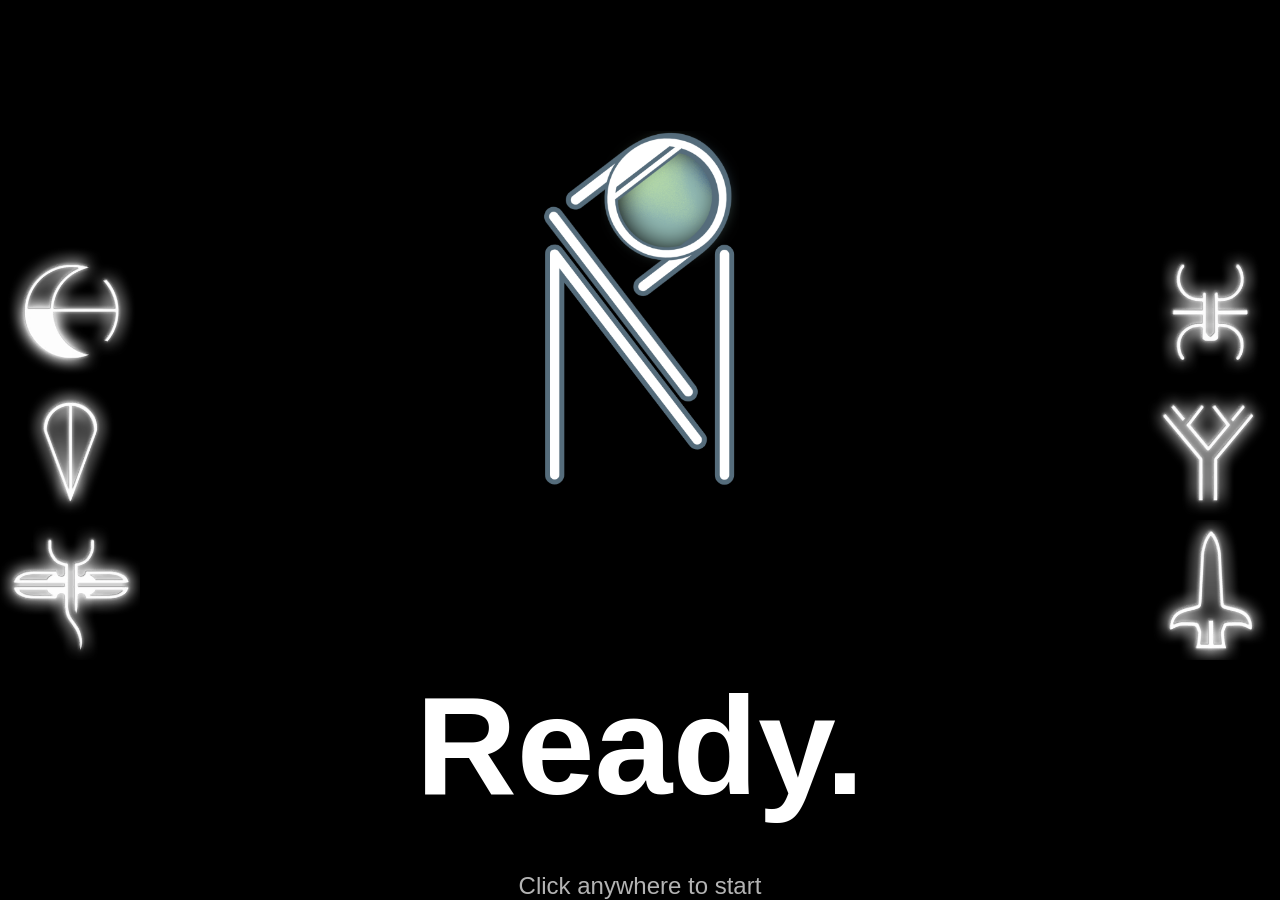
==== public/index.html @ 856af5bc "Build S4 Glyph Generator, random loading glyphs and phone menu Co-Authored-By: Claude Opus 5.5 <nore" ====
<!doctype html>
<html lang="en">
    <head>
        <meta charset="UTF-8">
        <meta name="viewport" content="width=device-width, initial-scale=1.0">
        <title>Noteworthy Planets</title>
        <link rel="stylesheet" href="css/global.css">
        <link rel="stylesheet" href="css/S1-Loading.css">
        <link rel="stylesheet" href="css/S2-MainMenu.css">
        <link rel="stylesheet" href="css/S3-Info.css">
        <link rel="stylesheet" href="css/S4-GlyphGenerator.css">
        <link rel="icon" type="image/x-icon" href="assets/favicon.ico">
        <link
            rel="icon"
            type="image/png"
            sizes="16x16"
            href="assets/favicon-16x16.png"
        >
        <link
            rel="icon"
            type="image/png"
            sizes="32x32"
            href="assets/favicon-32x32.png"
        >
    </head>
    <body>
        <!--== Loading Screen ==-->
        <div id="S1" class="active">
            <div id="S1-Left">
                <img src="assets/PORTALSYMBOL.0.png" class="loadingGlyph">
                <img src="assets/PORTALSYMBOL.1.png" class="loadingGlyph">
                <img src="assets/PORTALSYMBOL.2.png" class="loadingGlyph">
            </div>
            <div id="S1-Center">
                <div id="S1-ImageHolder">
                    <img src="assets/Logo.png" id="S1-LoadingLogo">
                </div>
                <h1 id="S1-LoadingText">Loading...</h1>
                <p id="S1-StartHint"></p>
            </div>
            <div id="S1-Right">
                <img src="assets/PORTALSYMBOL.3.png" class="loadingGlyph">
                <img src="assets/PORTALSYMBOL.4.png" class="loadingGlyph">
                <img src="assets/PORTALSYMBOL.5.png" class="loadingGlyph">
            </div>
        </div>
        <!--== Main Menu ==-->
        <div id="S2" class="inactive">
            <div id="S2-Main">
                <div id="S2-Top">
                    <div id="S2-LogoFrame">
                        <img src="assets/Logo.png" alt="App Logo" id="S2-AppLogo">
                    </div>
                    <div id="S2-TitleAndInfo">
                        <div id="S2-TitleFrame">
                            <p id="S2-Title">Noteworthy Planets</p>
                        </div>
                        <div id="S2-AuthorAndInfo">
                            <p id="S2-Author">
                                By:
                                <a href="https://github.com/MerrickBro">MerrickBro</a>
                            </p>
                            <button id="S2-InfoButton" class="S3REDIRECT" onclick="switchScreen(`S3`)">
                                <img src="assets/Atlas.png" alt="App Info">
                            </button>
                        </div>
                    </div>
                </div>
                <div id="S2-Bottom">
                    <div id="S2-ButtonRow1">
                        <button id="S2-RefreshButton" class="S2-Button">
                            <img src="assets/PORTALSYMBOL.9.png" alt="Planet Fetcher">
                        </button>
                    </div>
                    <div id="S2-ButtonRow2">
                        <button id="S2-PlanetViewerButton" class="S5REDIRECT S2-Button" onclick="switchScreen(`S5`)">
                            View Planets
                        </button>
                        <button id="S2-PlanetSearcherButton" class="S7REDIRECT S2-Button" onclick="switchScreen(`S7`)">
                            Search Planets
                        </button>
                    </div>
                    <div id="S2-ButtonRow3">
                        <button id="S2-PlanetPosterButton" class="S8REDIRECT S2-Button" onclick="switchScreen(`S8`)">
                            Post Your Own Found Planet
                        </button>
                        <button id="S2-GlyphButton" class="S4REDIRECT S2-Button" onclick="switchScreen(`S4`)">
                            <img src="assets/PORTALSYMBOL.F.png" alt="Glyph Generator" id="S2-GlyphButtonImage">
                        </button>
                    </div>
                </div>
            </div>
        </div>
        <!--== Info & Settings Screen ==-->
        <div id="S3" class="inactive">
            <button id="S3-MenuButton" class="S2REDIRECT" onclick="switchScreen(`S2`)">
                <img src="assets/Atlas.png" alt="Return to menu">
            </button>
            <div id="S3-Main">
                <div id="S3-Credits" class="S3-Panel">
                    <p class="S3-Row">
                        Most info &amp; photos from:
                        <a href="https://nomanssky.fandom.com/wiki/No_Man%27s_Sky_Wiki" target="_blank" rel="noopener">No Man's Sky Wiki</a>
                    </p>
                    <p class="S3-Row">
                        Coded By: Merrick Bublitz
                        (<a href="https://github.com/MerrickBro" target="_blank" rel="noopener">MerrickBro</a>)
                    </p>
                    <p class="S3-Row">Music By: 65daysofstatic &amp; Paul Weir</p>
                    <p class="S3-Row">Shared Planets By: Posters (You!)</p>
                </div>
                <div id="S3-Settings" class="S3-Panel">
                    <div class="S3-Row S3-NowPlaying">
                        <span>Now Playing:</span>
                        <span id="currentTitle">Nothing yet</span>
                        <span id="currentArtist"></span>
                    </div>
                    <label class="S3-Row S3-SliderRow">
                        <span>Music Volume:</span>
                        <input type="range" id="volumeSlider" min="0" max="1" step="0.01">
                        <span id="S3-VolumeValue" class="S3-SliderValue"></span>
                    </label>
                    <label class="S3-Row S3-SliderRow">
                        <span>Music Speed:</span>
                        <input type="range" id="S3-SpeedSlider" min="0.5" max="2" step="0.05" value="1">
                        <span id="S3-SpeedValue" class="S3-SliderValue">1.00x</span>
                    </label>
                    <button id="S3-PrevButton" class="S3-Row S3-Button">Music Prev</button>
                    <button id="S3-NextButton" class="S3-Row S3-Button">Music Next</button>
                    <button id="S3-ToggleButton" class="S3-Row S3-Button">Music Pause</button>
                    <button id="S3-RefreshButton" class="S3-Row S3-Button S3-Spaced">Planet Refresh</button>
                </div>
                <div id="S3-Notes" class="S3-Panel">
                    <p class="S3-Row S3-NotesText">
                        Notes: Share planets you find in No Man's Sky. Planets are listed by the posters who found them.
                    </p>
                    <div id="S3-GuideRow">
                        <button class="S3-Button" onclick="openPopup(`P1`)">Image Guide</button>
                        <button class="S3-Button" onclick="openPopup(`P2`)">Name Guide</button>
                        <button class="S3-Button" onclick="openPopup(`P3`)">Sentinel Guide</button>
                    </div>
                </div>
            </div>
        </div>

        <!--== Guide Popups ==-->
        <div id="PopupBackdrop" class="P-Closed" onclick="closePopup()"></div>
        <div id="P1" class="P-Popup P-Closed" role="dialog" aria-labelledby="P1-Title">
            <div class="P-Header">
                <h2 id="P1-Title">Image Input Guide</h2>
                <button class="P-Close" onclick="closePopup()" aria-label="Close">X</button>
            </div>
            <ol class="P-Box P-Steps">
                <li>Take a screenshot in-game</li>
                <li>Post the screenshot to <a href="https://imgur.com/upload" target="_blank" rel="noopener">Imgur</a></li>
                <li>Right click the image and "Copy image address"</li>
                <li>Paste the address into the image input box</li>
            </ol>
        </div>
        <div id="P2" class="P-Popup P-Closed" role="dialog" aria-labelledby="P2-Title">
            <div class="P-Header">
                <h2 id="P2-Title">Name Input Guide</h2>
                <button class="P-Close" onclick="closePopup()" aria-label="Close">X</button>
            </div>
            <p class="P-Box">If you have posted here before, make sure you put your exact name in the input!</p>
            <p class="P-Box P-SubTitle">All submitted names</p>
            <ol id="P2-NameList" class="P-Box P-List"></ol>
        </div>
        <div id="P3" class="P-Popup P-Closed" role="dialog" aria-labelledby="P3-Title">
            <div class="P-Header">
                <h2 id="P3-Title">Sentinel Input Guide</h2>
                <button class="P-Close" onclick="closePopup()" aria-label="Close">X</button>
            </div>
            <p class="P-Box P-SubTitle">Sentinel Activity Chart</p>
            <div id="P3-Chart"></div>
        </div>

        <!--== Glyph Generator Screen ==-->
        <div id="S4" class="inactive">
            <button class="BackButton S2REDIRECT" onclick="switchScreen(`S2`)">
                <img src="assets/Atlas.png" alt="Return to menu">
            </button>
            <div id="S4-Main">
                <h2 id="S4-Title">Glyph Generator</h2>
                <div id="S4-Glyphs"></div>
                <div id="S4-CodeRow">
                    <input id="S4-Code" type="text" maxlength="14" spellcheck="false" autocomplete="off" aria-label="Portal address">
                    <button id="S4-CopyButton" class="S4-SmallButton">Copy</button>
                </div>
                <p id="S4-Hint">Type an address to see its glyphs, or tap a glyph to change it.</p>
                <button id="S4-GenerateButton">Generate</button>
            </div>
        </div>
        
        <!--== Planet Viewing Screen ==-->
        <div id="S5" class="inactive">
            <!-- HTML for planet viewing screen -->
        </div>
        
        <!--== Planet Info Screen ==-->
        <div id="S6" class="inactive">
            <!-- HTML for planet info screen -->
        </div>
        
        <!--== Planet Search Screen ==-->
        <div id="S7" class="inactive">
            <!-- HTML for planet search screen -->
        </div>
        
        <!--== Planet Post Screen ==-->
        <div id="S8" class="inactive">
            <!-- HTML for planet post screen -->
        </div>

        <script src="js/app.js"></script>
        <script src="js/S1-Loading.js"></script>
        <script src="js/S2-MainMenu.js"></script>
        <script src="js/S3-Info.js"></script>
        <script src="js/S4-GlyphGenerator.js"></script>
    </body>
</html>
---- public/css/global.css ----
/* font-family: NMSFuturaProBook */
@import url('https://font.nmscd.com/assets/font/NMSFuturaProBook_Kerned/Web-TT/NMSFuturaProBook_Kerned.css');
/* font-family: NMSGeoSans */
@import url('https://font.nmscd.com/assets/font/NMSGeoSans_Kerned/Web-TT/NMSGeoSans_Kerned.css');

html {
    background-color: black;
    color: white;
}

* {
    box-sizing: border-box;
    font-family: 'NMSGeoSans', sans-serif;
}

button,
a {
    cursor: pointer;
}

a {
    color: #b0e0ff;
}

body {
    margin: 0%;
}

.inactive {
    display: none;
}

.active {
    display: flex;
}



/* --== Shared ==-- */
.BackButton {
    position: absolute;
    top: 1%;
    left: 1%;
    z-index: 2;
    height: 14%;
    aspect-ratio: 106 / 179;
    padding: 0;
    border: 0;
    background: transparent;
}

.BackButton img {
    height: 100%;
    width: 100%;
    object-fit: contain;
}

@media (max-width: 800px) {
    .BackButton {
        height: 60px;
    }
}
---- public/css/S1-Loading.css ----
#S1 {
    position: fixed;
    flex-direction: row;
    justify-content: space-between;
    align-items: center;
    height: 100dvh;
    width: 100vw;
    font-size: 70px;
}

#S1-Center {
    display: flex;
    flex-direction: column;
    justify-content: center;
    align-items: center;
    width: 70%;
    height: 100%;
}

#S1-Left, #S1-Right {
    display: flex;
    flex-direction: column;
    justify-content: center;
    align-items: center;
    width: auto;
    height: auto;
}

#S1-LoadingLogo {
    width: 40%;
    max-height: 45vh;
    object-fit: contain;
}

#S1-ImageHolder {
    width: 100%;
    height: 100%;
    display: flex;
    flex-direction: row;
    justify-content: center;
    align-items: center;
}

#S1-LoadingText, #S1-ImageHolder {
    margin: 5%;
}

.loadingGlyph {
    width: min(140px, 12vw);
}

#S1-StartHint {
    margin: 0;
    font-size: 24px;
    opacity: 0.7;
    animation: S1-Pulse 2s ease-in-out infinite;
}

@keyframes S1-Pulse {
    50% { opacity: 0.3; }
}

/* --== Mobile ==-- */
@media (max-width: 800px) {
    #S1 {
        flex-direction: column;
        font-size: 40px;
    }

    #S1-Left, #S1-Right {
        flex-direction: row;
        justify-content: center;
        gap: 12px;
        padding: 16px;
    }

    .loadingGlyph {
        width: 64px;
    }

    #S1-Center {
        width: 100%;
        flex: 1;
    }

    #S1-StartHint {
        font-size: 18px;
    }
}
---- public/css/S2-MainMenu.css ----
#S2 {
  background-image: url("../assets/Background.jpg");
  background-size: cover;
  background-position: center;
  position: fixed;
  height: 100%;
  width: 100%;
}

#S2-Main {
  display: flex;
  flex-direction: column;
  justify-content: space-between;
  background-color: #00000077;
  backdrop-filter: blur(5px);
  align-self: center;
  border: 4px solid #000000;
  border-radius: 1svb;
  height: 95%;
  width: clamp(340px, 26%, 480px);
  margin: 0.5%;
  align-items: center;
}

#S2-Top {
  height: 53%;
  width: 100%;
  margin: 2%;
  display: flex;
  flex-direction: column;
  align-items: center;
  justify-content: flex-start;
}

#S2-TitleFrame {
  height: fit-content;
}

#S2-Title {
  font-size: clamp(36px, 3.4vw, 54px);
  text-align: center;
  margin: 0%;
}

#S2-LogoFrame {
  width: 100%;
  overflow: hidden;
  display: flex;
}

#S2-TitleAndInfo {
  width: fit-content;
  align-content: center;
  display: flex;
  flex-direction: column;
}

#S2-AppLogo {
  height: 100%;
  width: 100%;
  object-fit: contain;
}

#S2-AuthorAndInfo {
  display: flex;
  justify-content: space-between;
  height: fit-content;
  align-items: flex-start;
}

#S2-Author {
  font-size: 20px;
  margin: 0%;
}

#S2-Bottom {
  display: flex;
  flex-direction: column;
  gap: 8px;
  width: 100%;
  padding: 8px;
}

#S2-ButtonRow1,
#S2-ButtonRow2,
#S2-ButtonRow3 {
  display: flex;
  gap: 8px;
  min-height: 64px;
  align-items: stretch;
}

.S2-Button {
  flex: 1;
  min-width: 0;
  padding: 6px 8px;
  background: transparent;
  color: white;
  border: 2px solid #b0e0ff;
  border-radius: 10px;
  font-size: 22px;
  line-height: 1.15;
  transition: background-color 0.15s;
}

.S2-Button:hover {
  background-color: #b0e0ff22;
}

#S2-GlyphButton,
#S2-RefreshButton {
  flex: 0 0 64px;
  height: 64px;
  padding: 0;
  background-color: transparent;
  border: 0;
}

#S2-GlyphButton img,
#S2-RefreshButton img {
  width: 100%;
  height: 100%;
  object-fit: contain;
}

#S2-InfoButton {
  aspect-ratio: 106 / 179;
  height: auto;
  width: 15%;
  max-width: 56px;
  background-color: #00000000;
  border: 0px;
  display: flex;
  margin: 0%;
  padding: 0%;
  justify-content: flex-end;
}

#S2-InfoButton img {
  width: 100%;
}

/* --== Mobile ==-- */
@media (max-width: 800px) {
  #S2-Main {
    width: calc(100% - 16px);
    height: calc(100% - 16px);
    margin: 8px;
  }

  #S2-Top {
    height: auto;
    flex: 1;
    min-height: 0;
  }

  #S2-LogoFrame {
    flex: 1;
    min-height: 0;
    justify-content: center;
  }

  #S2-Title {
    font-size: 38px;
  }

  .S2-Button {
    font-size: 19px;
  }
}
---- public/css/S3-Info.css ----
/* --== Screen ==-- */
#S3 {
    position: fixed;
    height: 100%;
    width: 100%;
    background-image: url("../assets/Background.jpg");
    background-size: cover;
    justify-content: center;
    align-items: center;
}

#S3-MenuButton {
    position: absolute;
    top: 1%;
    left: 1%;
    height: 14%;
    aspect-ratio: 106 / 179;
    padding: 0;
    border: 0;
    background: transparent;
}

#S3-MenuButton img {
    height: 100%;
    width: 100%;
    object-fit: contain;
}

#S3-Main {
    display: flex;
    flex-direction: column;
    justify-content: space-between;
    gap: 2%;
    height: 95%;
    width: 54%;
    padding: 1%;
    overflow-y: auto;
    background-color: #00000077;
    backdrop-filter: blur(5px);
    border: 4px solid #000000;
    border-radius: 1svb;
}

/* --== Panels ==-- */
.S3-Panel {
    display: flex;
    flex-direction: column;
    gap: 8px;
    padding: 10px;
    background-color: #00000066;
    border: 2px solid #b0e0ff;
    border-radius: 10px;
}

.S3-Row {
    display: flex;
    flex-wrap: wrap;
    justify-content: center;
    align-items: center;
    gap: 12px;
    min-height: 48px;
    margin: 0;
    padding: 6px 12px;
    font-size: 24px;
    text-align: center;
    border: 1px solid #b0e0ff55;
    border-radius: 6px;
}

.S3-Button {
    width: 100%;
    color: white;
    background: transparent;
    border: 2px solid #b0e0ff;
    border-radius: 10px;
    font-size: 24px;
}

.S3-Button:hover {
    background-color: #b0e0ff22;
}

.S3-Spaced {
    margin-top: 12px;
}

/* --== Settings ==-- */
p.S3-Row {
    display: block;
    align-content: center;
}

.S3-NowPlaying #currentTitle {
    color: #b0e0ff;
}

.S3-NowPlaying #currentArtist {
    opacity: 0.7;
}

.S3-SliderRow input {
    flex: 1;
    accent-color: #b0e0ff;
    cursor: pointer;
}

.S3-SliderValue {
    min-width: 4.5em;
    text-align: right;
}

/* --== Notes ==-- */
.S3-NotesText {
    min-height: 80px;
    font-family: 'NMSFuturaProBook', sans-serif;
    font-size: 20px;
}

#S3-GuideRow {
    display: flex;
    gap: 8px;
}

#S3-GuideRow .S3-Button {
    min-height: 48px;
    font-size: 20px;
}

/* --== Popups ==-- */
#PopupBackdrop {
    position: fixed;
    inset: 0;
    z-index: 10;
    background-color: #000000aa;
}

.P-Popup {
    position: fixed;
    top: 50%;
    left: 50%;
    transform: translate(-50%, -50%);
    z-index: 11;
    display: flex;
    flex-direction: column;
    gap: 10px;
    width: min(640px, 92vw);
    max-height: 90vh;
    padding: 14px;
    overflow-y: auto;
    background-color: #111111ee;
    border: 2px solid #b0e0ff;
    border-radius: 10px;
}

.P-Closed {
    display: none;
}

.P-Header {
    display: flex;
    align-items: center;
    justify-content: space-between;
    border-bottom: 2px solid #b0e0ff;
}

.P-Header h2 {
    margin: 0 0 8px;
    font-size: 32px;
    font-weight: normal;
}

.P-Close {
    height: 40px;
    aspect-ratio: 1 / 1;
    color: white;
    background: transparent;
    border: 2px solid #b0e0ff;
    border-radius: 8px;
    font-size: 20px;
}

.P-Box {
    margin: 0;
    padding: 10px 14px;
    font-size: 20px;
    border: 1px solid #ffffff88;
    border-radius: 6px;
}

.P-SubTitle {
    text-align: center;
}

.P-Steps li {
    margin: 6px 0 6px 20px;
}

/* -= Name List =- */
.P-List {
    max-height: 240px;
    overflow-y: auto;
    padding-left: 40px;
}

.P-List li span:last-child {
    float: right;
    color: #b0e0ff;
}

.P-List .P-Empty {
    list-style: none;
    margin-left: -26px;
    opacity: 0.7;
}

/* -= Sentinel Chart =- */
#P3-Chart {
    display: grid;
    grid-template-columns: repeat(4, 1fr);
    gap: 6px;
}

.P3-Column {
    display: flex;
    flex-direction: column;
    gap: 6px;
}

.P3-ColumnTitle {
    padding: 6px;
    text-align: center;
}

.P3-Names {
    flex: 1;
    padding: 6px 8px;
    list-style: none;
    font-size: 15px;
}

.P3-Names li {
    padding: 2px 0;
}

/* --== Mobile ==-- */
@media (max-width: 800px) {
    #S3-Main {
        width: 100%;
        height: 100%;
        border-radius: 0;
        padding: 72px 10px 10px;
        justify-content: flex-start;
    }

    #S3-MenuButton {
        height: 60px;
        z-index: 1;
    }

    .S3-Row,
    .S3-Button {
        font-size: 18px;
    }

    #S3-GuideRow {
        flex-direction: column;
    }

    .S3-NowPlaying {
        flex-direction: column;
        gap: 2px;
    }

    .S3-SliderRow input {
        flex-basis: 100%;
        order: 3;
    }

    #P3-Chart {
        grid-template-columns: repeat(2, 1fr);
    }
}
---- public/css/S4-GlyphGenerator.css ----
/* --== Screen ==-- */
#S4 {
    position: fixed;
    inset: 0;
    justify-content: center;
    align-items: center;
    background-image: url("../assets/Background.jpg");
    background-size: cover;
    background-position: center;
}

#S4-Main {
    display: flex;
    flex-direction: column;
    align-items: center;
    gap: 18px;
    width: min(900px, 92%);
    max-height: 95%;
    padding: 24px;
    overflow-y: auto;
    background-color: #00000077;
    backdrop-filter: blur(5px);
    border: 4px solid #000000;
    border-radius: 1svb;
}

#S4-Title {
    margin: 0;
    font-size: 40px;
    font-weight: normal;
}

/* --== Glyphs ==-- */
#S4-Glyphs {
    display: grid;
    grid-template-columns: repeat(6, 1fr);
    gap: 10px;
    width: 100%;
}

.S4-Glyph {
    aspect-ratio: 1 / 1;
    padding: 6px;
    background-color: #00000088;
    border: 2px solid #b0e0ff55;
    border-radius: 10px;
    transition: border-color 0.15s, transform 0.15s;
}

.S4-Glyph:hover {
    border-color: #b0e0ff;
    transform: translateY(-2px);
}

.S4-Glyph img {
    width: 100%;
    height: 100%;
    object-fit: contain;
}

.S4-Empty img {
    visibility: hidden;
}

/* --== Code ==-- */
#S4-CodeRow {
    display: flex;
    gap: 10px;
    width: 100%;
}

#S4-Code {
    flex: 1;
    min-width: 0;
    padding: 8px 12px;
    color: white;
    background-color: #00000088;
    border: 2px solid #b0e0ff;
    border-radius: 10px;
    font-family: monospace;
    font-size: 36px;
    letter-spacing: 0.08em;
    text-align: center;
}

.S4-SmallButton {
    padding: 0 20px;
    color: white;
    background: transparent;
    border: 2px solid #b0e0ff;
    border-radius: 10px;
    font-size: 22px;
}

.S4-SmallButton:hover {
    background-color: #b0e0ff22;
}

#S4-Hint {
    margin: 0;
    opacity: 0.7;
    font-family: 'NMSFuturaProBook', sans-serif;
    text-align: center;
}

#S4-GenerateButton {
    width: 100%;
    min-height: 72px;
    color: white;
    background-color: #b0e0ff22;
    border: 2px solid #b0e0ff;
    border-radius: 12px;
    font-size: 36px;
    letter-spacing: 0.1em;
}

#S4-GenerateButton:hover {
    background-color: #b0e0ff44;
}

/* --== Mobile ==-- */
@media (max-width: 800px) {
    #S4-Main {
        width: 100%;
        height: 100%;
        max-height: none;
        padding: 72px 14px 14px;
        border-radius: 0;
        justify-content: center;
    }

    #S4-Title {
        font-size: 30px;
    }

    #S4-Glyphs {
        grid-template-columns: repeat(4, 1fr);
    }

    #S4-Code {
        font-size: 22px;
    }

    #S4-GenerateButton {
        font-size: 28px;
    }
}
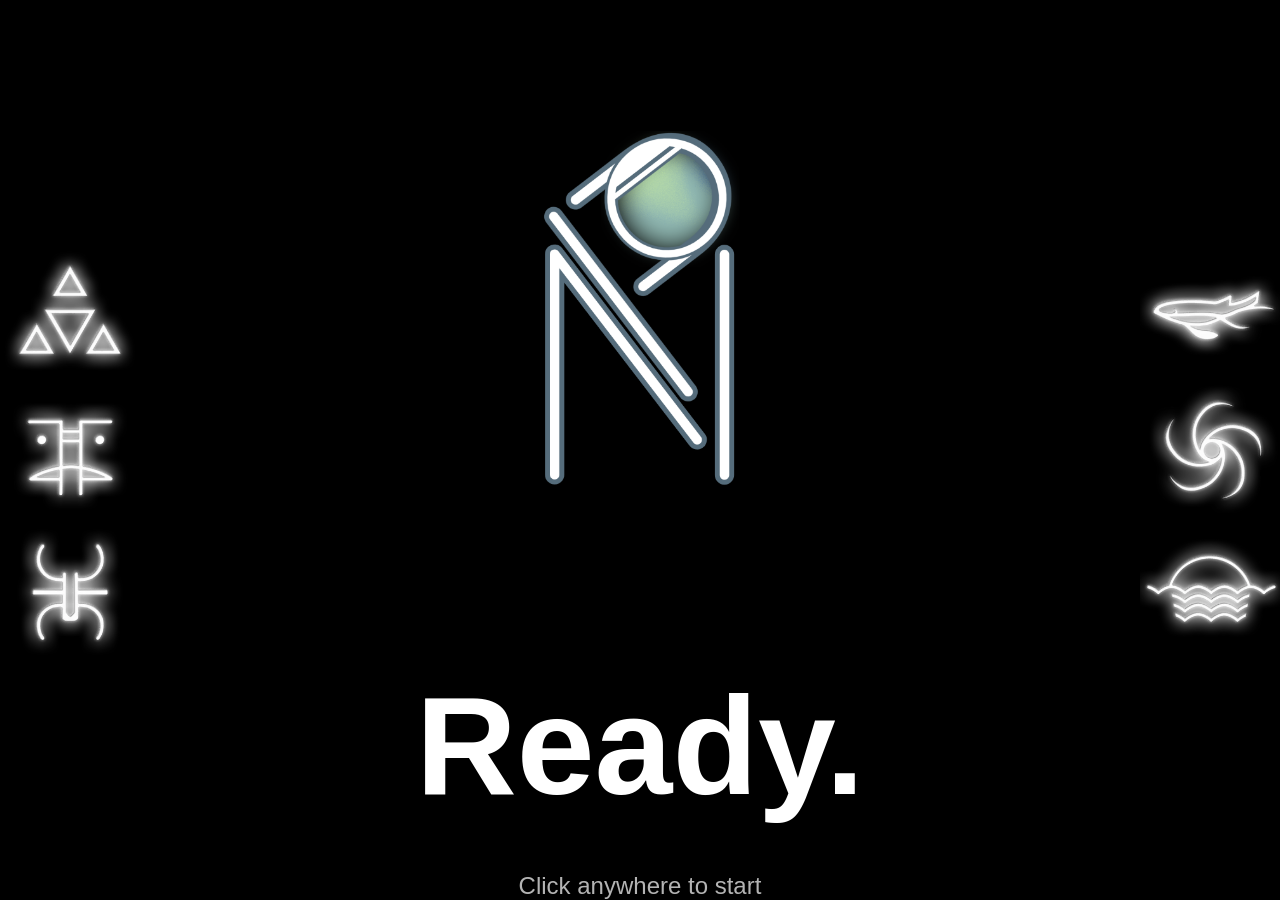
==== commit e53530cd: "Load planets and posters from the API, wire up Planet Refresh Co-Authored-By: Claude Opus 5.5 <norep" ====
--- a/public/index.html
+++ b/public/index.html
@@ -68,9 +68,10 @@
                 </div>
                 <div id="S2-Bottom">
                     <div id="S2-ButtonRow1">
-                        <button id="S2-RefreshButton" class="S2-Button">
-                            <img src="assets/PORTALSYMBOL.9.png" alt="Planet Fetcher">
-                        </button>
+                        <button id="S2-RefreshButton" class="S2-Button" aria-label="Refresh planets">
+                            <img src="assets/PORTALSYMBOL.9.png" alt="">
+                        </button>
+                        <span id="S2-RefreshStatus" aria-live="polite"></span>
                     </div>
                     <div id="S2-ButtonRow2">
                         <button id="S2-PlanetViewerButton" class="S5REDIRECT S2-Button" onclick="switchScreen(`S5`)">
@@ -213,6 +214,7 @@
         </div>
 
         <script src="js/app.js"></script>
+        <script src="js/data.js"></script>
         <script src="js/S1-Loading.js"></script>
         <script src="js/S2-MainMenu.js"></script>
         <script src="js/S3-Info.js"></script>
--- a/public/css/S2-MainMenu.css
+++ b/public/css/S2-MainMenu.css
@@ -168,3 +168,12 @@
     font-size: 19px;
   }
 }
+
+#S2-ButtonRow1 {
+  align-items: center;
+}
+
+#S2-RefreshStatus {
+  font-size: 20px;
+  color: #b0e0ff;
+}
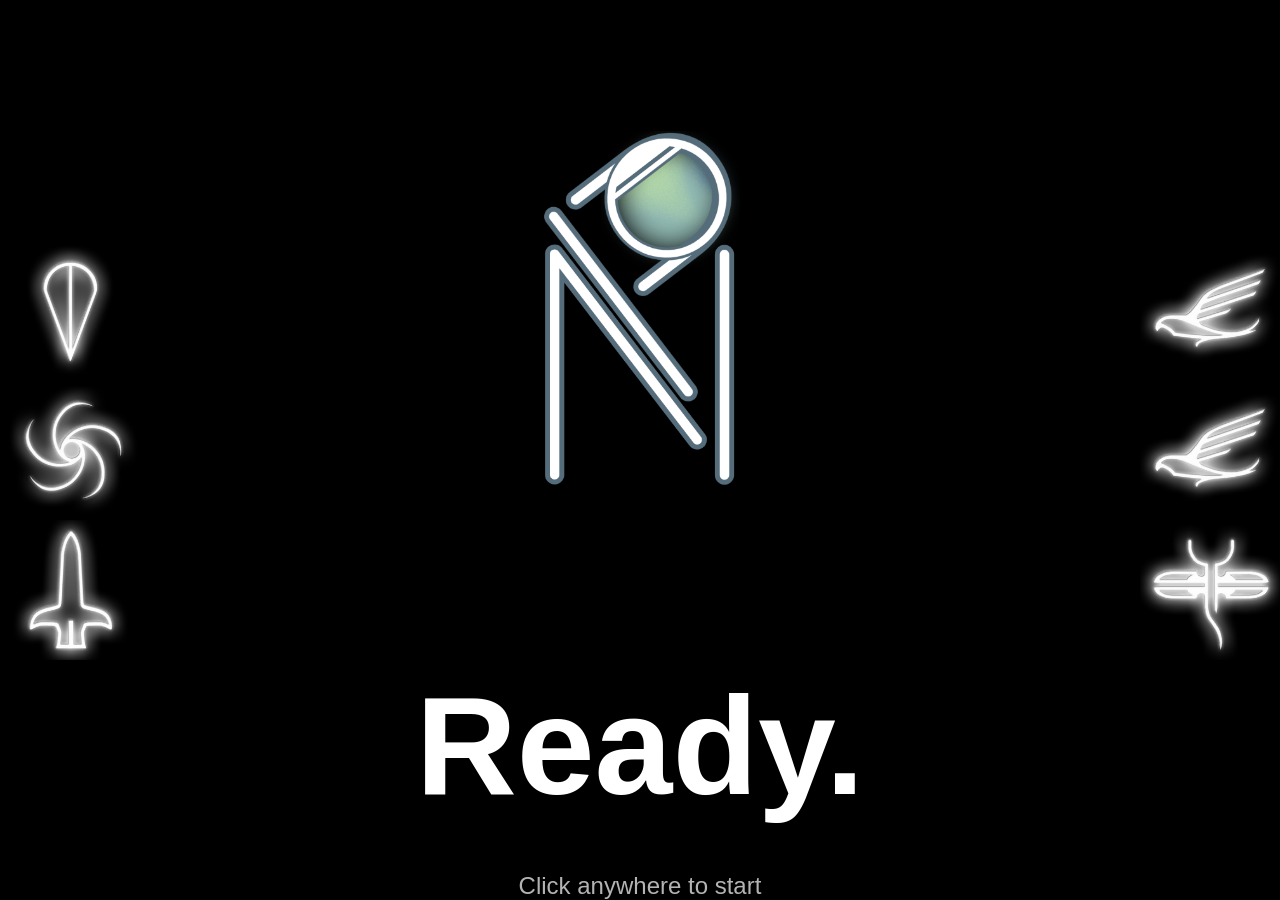
==== commit fa38d87a: "Build S5 Viewer, S6 Planet Info, S7 Search and S8 Post screens Co-Authored-By: Claude Opus 5.5 <nore" ====
--- a/public/index.html
+++ b/public/index.html
@@ -9,6 +9,10 @@
         <link rel="stylesheet" href="css/S2-MainMenu.css">
         <link rel="stylesheet" href="css/S3-Info.css">
         <link rel="stylesheet" href="css/S4-GlyphGenerator.css">
+        <link rel="stylesheet" href="css/S5-Viewer.css">
+        <link rel="stylesheet" href="css/S6-PlanetInfo.css">
+        <link rel="stylesheet" href="css/S7-Search.css">
+        <link rel="stylesheet" href="css/S8-Post.css">
         <link rel="icon" type="image/x-icon" href="assets/favicon.ico">
         <link
             rel="icon"
@@ -195,22 +199,198 @@
         
         <!--== Planet Viewing Screen ==-->
         <div id="S5" class="inactive">
-            <!-- HTML for planet viewing screen -->
+            <img id="S5-Image" class="PlanetBackdrop" alt="">
+            <div class="PlanetShade"></div>
+            <button class="BackButton S2REDIRECT" onclick="switchScreen(`S2`)">
+                <img src="assets/Atlas.png" alt="Return to menu">
+            </button>
+            <div id="S5-Empty" class="PlanetCard" hidden>
+                <p>No planets have been posted yet.</p>
+                <button class="PlanetButton S8REDIRECT" onclick="switchScreen(`S8`)">Post the first one</button>
+            </div>
+            <div id="S5-Header" class="PlanetCard">
+                <h2 id="S5-Name" class="PlanetName"></h2>
+                <p id="S5-System"></p>
+                <p id="S5-Galaxy" class="PlanetMuted"></p>
+            </div>
+            <div id="S5-Glyphs" class="PlanetGlyphs" aria-label="Portal address"></div>
+            <div id="S5-Actions">
+                <button class="PlanetIconButton S6REDIRECT" onclick="switchScreen(`S6`)" aria-label="Planet info">i</button>
+                <button class="PlanetIconButton S7REDIRECT" onclick="switchScreen(`S7`)" aria-label="Search planets">
+                    <svg viewBox="0 0 24 24" width="22" height="22" fill="none" stroke="currentColor" stroke-width="2.5"><circle cx="10" cy="10" r="6.5"/><path d="M15 15l6 6"/></svg>
+                </button>
+            </div>
+            <div id="S5-Footer" class="PlanetCard">
+                <p id="S5-Description" class="PlanetDescription"></p>
+                <p id="S5-Poster" class="PlanetMuted"></p>
+                <div class="PlanetNav">
+                    <button class="PlanetNavButton PlanetPrev" aria-label="Previous planet">&lt;</button>
+                    <span class="PlanetCounter"></span>
+                    <button class="PlanetNavButton PlanetNext" aria-label="Next planet">&gt;</button>
+                </div>
+            </div>
         </div>
         
         <!--== Planet Info Screen ==-->
         <div id="S6" class="inactive">
-            <!-- HTML for planet info screen -->
+            <img id="S6-Backdrop" class="PlanetBackdrop S6-Blur" alt="">
+            <div class="PlanetShade"></div>
+            <button class="BackButton S5REDIRECT" onclick="switchScreen(`S5`)">
+                <img src="assets/Atlas.png" alt="Back to planet viewer">
+            </button>
+            <div id="S6-Main" class="ScreenPanel">
+                <div id="S6-Header">
+                    <h2 id="S6-Name" class="PlanetName"></h2>
+                    <p id="S6-System"></p>
+                    <p id="S6-Galaxy" class="PlanetMuted"></p>
+                </div>
+                <div id="S6-Body">
+                    <div id="S6-ImageFrame">
+                        <img id="S6-Image" alt="">
+                        <img id="S6-Hazard" alt="">
+                        <p id="S6-Sentinel"></p>
+                    </div>
+                    <div id="S6-Details">
+                        <div class="S6-Row"><span>Description</span><b id="S6-Description"></b></div>
+                        <div class="S6-Row"><span>Resource Deposits</span><b id="S6-Resources"></b></div>
+                        <div class="S6-Row"><span>Economy</span><b id="S6-Economy"></b></div>
+                        <div class="S6-Row"><span>Hazard</span><b id="S6-HazardName"></b></div>
+                        <div class="S6-Row"><span>Posted By</span><b id="S6-Poster"></b></div>
+                        <div class="S6-Row">
+                            <span>Portal Address</span>
+                            <div id="S6-Glyphs" class="PlanetGlyphs"></div>
+                            <div id="S6-CodeRow"><code id="S6-Code"></code><button id="S6-Copy" class="PlanetButton">Copy</button></div>
+                        </div>
+                    </div>
+                </div>
+                <p id="S6-Facts"></p>
+                <div class="PlanetNav">
+                    <button class="PlanetNavButton PlanetPrev" aria-label="Previous planet">&lt;</button>
+                    <span class="PlanetCounter"></span>
+                    <button class="PlanetNavButton PlanetNext" aria-label="Next planet">&gt;</button>
+                </div>
+            </div>
         </div>
         
         <!--== Planet Search Screen ==-->
         <div id="S7" class="inactive">
-            <!-- HTML for planet search screen -->
+            <button class="BackButton S2REDIRECT" onclick="switchScreen(`S2`)">
+                <img src="assets/Atlas.png" alt="Return to menu">
+            </button>
+            <div id="S7-Main" class="ScreenPanel">
+                <h2 class="ScreenTitle">Search Planets</h2>
+                <div id="S7-Layout">
+                    <div id="S7-SearchArea">
+                        <div id="S7-Filters">
+                            <input id="S7-Text" type="search" placeholder="Name, system, poster or address" autocomplete="off" aria-label="Search text">
+                            <select id="S7-Galaxy" aria-label="Galaxy"><option value="">All Galaxies</option></select>
+                            <select id="S7-Feature" aria-label="Feature"><option value="">Any Feature</option></select>
+                            <select id="S7-Sort" aria-label="Sort">
+                                <option value="new">Newest first</option>
+                                <option value="old">Oldest first</option>
+                                <option value="name">Name A-Z</option>
+                            </select>
+                        </div>
+                        <p id="S7-Count" aria-live="polite"></p>
+                        <ol id="S7-Results"></ol>
+                    </div>
+                    <aside id="S7-Leaderboard">
+                        <h3>Top Posters</h3>
+                        <ol id="S7-Posters"></ol>
+                    </aside>
+                </div>
+            </div>
         </div>
         
         <!--== Planet Post Screen ==-->
         <div id="S8" class="inactive">
-            <!-- HTML for planet post screen -->
+            <button class="BackButton S2REDIRECT" onclick="switchScreen(`S2`)">
+                <img src="assets/Atlas.png" alt="Return to menu">
+            </button>
+            <form id="S8-Main" novalidate>
+                <h2 class="ScreenTitle">Post Your Planet</h2>
+                <div id="S8-Columns">
+                    <section class="S8-Panel">
+                        <label class="S8-Field">
+                            <span>Planet Name</span>
+                            <input name="name" maxlength="60" required autocomplete="off">
+                        </label>
+                        <label class="S8-Field">
+                            <span>Star System</span>
+                            <input name="star_system" maxlength="60" required autocomplete="off">
+                        </label>
+                        <label class="S8-Field">
+                            <span>Posted By <button type="button" class="S8-Help" onclick="openPopup(`P2`)" aria-label="Name guide">?</button></span>
+                            <input name="poster" maxlength="40" required list="S8-PosterList" autocomplete="off">
+                            <datalist id="S8-PosterList"></datalist>
+                        </label>
+                        <label class="S8-Field">
+                            <span>Galaxy</span>
+                            <select name="galaxy" data-options="galaxies"></select>
+                        </label>
+                        <div class="S8-Pair">
+                            <label class="S8-Field">
+                                <span>Type</span>
+                                <select name="type" data-options="types"></select>
+                            </label>
+                            <label class="S8-Field">
+                                <span>Biome</span>
+                                <select name="biome" data-options="biomes"></select>
+                            </label>
+                        </div>
+                        <div class="S8-Pair">
+                            <label class="S8-Field">
+                                <span>Economy</span>
+                                <select name="economy" data-options="economies"></select>
+                            </label>
+                            <label class="S8-Field">
+                                <span>Race</span>
+                                <select name="lifeform" data-options="lifeforms"></select>
+                            </label>
+                        </div>
+                        <label class="S8-Field">
+                            <span>Sentinels <button type="button" class="S8-Help" onclick="openPopup(`P3`)" aria-label="Sentinel guide">?</button></span>
+                            <select name="sentinel" data-options="sentinels"></select>
+                        </label>
+                        <div class="S8-Field">
+                            <span>Resources</span>
+                            <div class="S8-Trio">
+                                <select name="resource1" data-options="primaryResources" aria-label="Resource 1"></select>
+                                <select name="resource2" data-options="resources" aria-label="Resource 2"></select>
+                                <select name="resource3" data-options="resources" aria-label="Resource 3"></select>
+                            </div>
+                        </div>
+                        <div class="S8-Field">
+                            <span>Hazard</span>
+                            <div id="S8-Hazards" role="radiogroup" aria-label="Hazard"></div>
+                        </div>
+                    </section>
+                    <section class="S8-Panel">
+                        <div class="S8-Field">
+                            <span>Portal Address</span>
+                            <div id="S8-GlyphSlots"></div>
+                            <div id="S8-GlyphPad"></div>
+                            <div id="S8-GlyphRow">
+                                <input id="S8-GlyphCode" maxlength="14" spellcheck="false" autocomplete="off" placeholder="Or type it: 0000:0000:0000" aria-label="Portal address">
+                                <button type="button" id="S8-GlyphBack" class="S8-SmallButton" aria-label="Remove last glyph">Del</button>
+                            </div>
+                        </div>
+                        <label class="S8-Field">
+                            <span>Image Link <button type="button" class="S8-Help" onclick="openPopup(`P1`)" aria-label="Image guide">?</button></span>
+                            <input name="image" type="url" required placeholder="https://i.imgur.com/..." autocomplete="off">
+                        </label>
+                        <div id="S8-Preview"><span>Image preview</span><img alt="" hidden></div>
+                        <label class="S8-Field">
+                            <span>Interesting Facts (optional)</span>
+                            <textarea name="facts" maxlength="1000" rows="4"></textarea>
+                        </label>
+                    </section>
+                </div>
+                <div id="S8-Footer">
+                    <p id="S8-Status" aria-live="polite"></p>
+                    <button type="submit" id="S8-Upload">Upload Planet</button>
+                </div>
+            </form>
         </div>
 
         <script src="js/app.js"></script>
@@ -219,5 +399,8 @@
         <script src="js/S2-MainMenu.js"></script>
         <script src="js/S3-Info.js"></script>
         <script src="js/S4-GlyphGenerator.js"></script>
+        <script src="js/S5-Viewer.js"></script>
+        <script src="js/S7-Search.js"></script>
+        <script src="js/S8-Post.js"></script>
     </body>
 </html>
--- a/public/css/global.css
+++ b/public/css/global.css
@@ -60,3 +60,52 @@
         height: 60px;
     }
 }
+
+.ScreenTitle {
+    margin: 0;
+    font-size: 40px;
+    font-weight: normal;
+    text-align: center;
+}
+
+.ScreenPanel {
+    background-color: #00000077;
+    backdrop-filter: blur(5px);
+    border: 4px solid #000000;
+    border-radius: 1svb;
+}
+
+.ScreenBG {
+    position: fixed;
+    inset: 0;
+    background-image: url("../assets/Background.jpg");
+    background-size: cover;
+    background-position: center;
+}
+
+input,
+select,
+textarea {
+    color: white;
+    background-color: #000000aa;
+    border: 2px solid #b0e0ff88;
+    border-radius: 8px;
+    font-size: 18px;
+}
+
+input:focus,
+select:focus,
+textarea:focus {
+    outline: none;
+    border-color: #b0e0ff;
+}
+
+select option {
+    background-color: #111111;
+}
+
+@media (max-width: 800px) {
+    .ScreenTitle {
+        font-size: 30px;
+    }
+}
--- a/public/css/S5-Viewer.css
+++ b/public/css/S5-Viewer.css
@@ -0,0 +1,203 @@
+/* --== Shared Planet Parts ==-- */
+.PlanetBackdrop {
+    position: absolute;
+    inset: 0;
+    width: 100%;
+    height: 100%;
+    object-fit: cover;
+    background: url("../assets/Background.jpg") center / cover;
+}
+
+.PlanetShade {
+    position: absolute;
+    inset: 0;
+    background: linear-gradient(#000000aa, #00000000 30%, #00000000 65%, #000000cc);
+    pointer-events: none;
+}
+
+.PlanetCard {
+    position: relative;
+    padding: 10px 24px;
+    text-align: center;
+    background-color: #00000088;
+    backdrop-filter: blur(6px);
+    border: 2px solid #b0e0ff88;
+    border-radius: 14px;
+}
+
+.PlanetCard p {
+    margin: 2px 0;
+}
+
+.PlanetName {
+    margin: 0;
+    font-size: 42px;
+    font-weight: normal;
+    overflow-wrap: anywhere;
+}
+
+.PlanetMuted {
+    opacity: 0.75;
+}
+
+.PlanetDescription {
+    font-size: 22px;
+}
+
+.PlanetGlyphs {
+    display: flex;
+    gap: 4px;
+}
+
+.PlanetGlyphs img {
+    width: 40px;
+    height: 40px;
+    object-fit: contain;
+}
+
+.PlanetButton {
+    padding: 8px 18px;
+    color: white;
+    background-color: #b0e0ff22;
+    border: 2px solid #b0e0ff;
+    border-radius: 10px;
+    font-size: 18px;
+}
+
+.PlanetIconButton {
+    display: grid;
+    place-items: center;
+    width: 52px;
+    height: 52px;
+    color: white;
+    background-color: #00000088;
+    border: 2px solid #b0e0ff;
+    border-radius: 50%;
+    font-size: 24px;
+    font-weight: bold;
+}
+
+.PlanetIconButton:hover,
+.PlanetButton:hover,
+.PlanetNavButton:hover {
+    background-color: #b0e0ff44;
+}
+
+.PlanetNav {
+    display: flex;
+    align-items: center;
+    justify-content: center;
+    gap: 12px;
+    margin-top: 6px;
+}
+
+.PlanetNavButton {
+    width: 52px;
+    height: 48px;
+    color: white;
+    background-color: #00000088;
+    border: 2px solid #b0e0ff;
+    border-radius: 10px;
+    font-size: 26px;
+}
+
+.PlanetCounter {
+    min-width: 90px;
+    font-size: 28px;
+    text-align: center;
+}
+
+/* --== Viewer ==-- */
+#S5 {
+    position: fixed;
+    inset: 0;
+    flex-direction: column;
+    justify-content: space-between;
+    align-items: center;
+    padding: 16px;
+    overflow: hidden;
+}
+
+#S5-Header {
+    max-width: min(700px, 80%);
+}
+
+#S5-Glyphs {
+    position: absolute;
+    left: 20px;
+    top: 50%;
+    transform: translateY(-50%);
+    flex-direction: column;
+    padding: 6px;
+    background-color: #00000066;
+    border-radius: 10px;
+}
+
+#S5-Actions {
+    position: absolute;
+    right: 20px;
+    top: 50%;
+    transform: translateY(-50%);
+    display: flex;
+    flex-direction: column;
+    gap: 12px;
+}
+
+#S5-Footer {
+    min-width: min(460px, 100%);
+}
+
+#S5-Empty {
+    position: absolute;
+    top: 50%;
+    left: 50%;
+    transform: translate(-50%, -50%);
+    font-size: 22px;
+}
+
+/* --== Mobile ==-- */
+@media (max-width: 800px) {
+    #S5 {
+        padding: 10px;
+    }
+
+    #S5-Header {
+        max-width: none;
+        width: calc(100% - 60px);
+        margin-left: 60px;
+        padding: 8px 12px;
+    }
+
+    .PlanetName {
+        font-size: 28px;
+    }
+
+    #S5-Glyphs {
+        top: auto;
+        bottom: 200px;
+        left: 50%;
+        transform: translateX(-50%);
+        flex-direction: row;
+    }
+
+    .PlanetGlyphs img {
+        width: 24px;
+        height: 24px;
+    }
+
+    #S5-Actions {
+        top: auto;
+        bottom: 250px;
+        right: 10px;
+        transform: none;
+    }
+
+    #S5-Footer {
+        width: 100%;
+        padding: 8px 12px;
+    }
+
+    .PlanetDescription {
+        font-size: 18px;
+    }
+}
--- a/public/css/S6-PlanetInfo.css
+++ b/public/css/S6-PlanetInfo.css
@@ -0,0 +1,159 @@
+/* --== Screen ==-- */
+#S6 {
+    position: fixed;
+    inset: 0;
+    justify-content: center;
+    align-items: center;
+}
+
+.S6-Blur {
+    filter: blur(14px) brightness(0.6);
+    transform: scale(1.1);
+}
+
+#S6-Main {
+    position: relative;
+    display: flex;
+    flex-direction: column;
+    gap: 14px;
+    width: min(1100px, 92%);
+    max-height: 95%;
+    padding: 20px;
+    overflow-y: auto;
+}
+
+#S6-Header {
+    text-align: center;
+}
+
+#S6-Header p {
+    margin: 2px 0;
+}
+
+/* --== Body ==-- */
+#S6-Body {
+    display: grid;
+    grid-template-columns: 1.2fr 1fr;
+    gap: 16px;
+}
+
+#S6-ImageFrame {
+    position: relative;
+    min-height: 260px;
+    overflow: hidden;
+    border: 2px solid #b0e0ff88;
+    border-radius: 10px;
+}
+
+#S6-Image {
+    width: 100%;
+    height: 100%;
+    object-fit: cover;
+    display: block;
+}
+
+#S6-Hazard {
+    position: absolute;
+    left: 10px;
+    bottom: 10px;
+    width: 72px;
+    height: 72px;
+    object-fit: contain;
+}
+
+#S6-Sentinel {
+    position: absolute;
+    right: 10px;
+    bottom: 10px;
+    margin: 0;
+    padding: 4px 10px;
+    background-color: #000000aa;
+    border-radius: 6px;
+}
+
+#S6-Details {
+    display: flex;
+    flex-direction: column;
+    gap: 8px;
+}
+
+.S6-Row {
+    display: flex;
+    flex-direction: column;
+    gap: 2px;
+    padding: 8px 12px;
+    background-color: #00000066;
+    border: 1px solid #b0e0ff44;
+    border-radius: 8px;
+}
+
+.S6-Row span {
+    font-size: 14px;
+    color: #b0e0ff;
+}
+
+.S6-Row b {
+    font-weight: normal;
+    font-size: 20px;
+}
+
+#S6-Glyphs {
+    flex-wrap: wrap;
+}
+
+#S6-Glyphs img {
+    width: 32px;
+    height: 32px;
+}
+
+#S6-CodeRow {
+    display: flex;
+    align-items: center;
+    gap: 10px;
+}
+
+#S6-Code {
+    font-size: 20px;
+    letter-spacing: 0.05em;
+}
+
+#S6-CodeRow .PlanetButton {
+    padding: 4px 12px;
+    font-size: 16px;
+}
+
+#S6-Facts {
+    margin: 0;
+    padding: 12px;
+    font-family: 'NMSFuturaProBook', sans-serif;
+    font-size: 18px;
+    white-space: pre-wrap;
+    background-color: #00000066;
+    border-left: 3px solid #b0e0ff;
+    border-radius: 6px;
+}
+
+/* --== Mobile ==-- */
+@media (max-width: 800px) {
+    #S6-Main {
+        width: 100%;
+        height: 100%;
+        max-height: none;
+        padding: 72px 10px 10px;
+        border-radius: 0;
+    }
+
+    #S6-Body {
+        grid-template-columns: 1fr;
+    }
+
+    #S6-ImageFrame {
+        min-height: 200px;
+        max-height: 260px;
+    }
+
+    #S6-Glyphs img {
+        width: 24px;
+        height: 24px;
+    }
+}
--- a/public/css/S7-Search.css
+++ b/public/css/S7-Search.css
@@ -0,0 +1,195 @@
+/* --== Screen ==-- */
+#S7 {
+    position: fixed;
+    inset: 0;
+    justify-content: center;
+    align-items: center;
+    background-image: url("../assets/Background.jpg");
+    background-size: cover;
+    background-position: center;
+}
+
+#S7-Main {
+    display: flex;
+    flex-direction: column;
+    gap: 14px;
+    width: min(1100px, 92%);
+    height: 95%;
+    padding: 20px;
+}
+
+#S7-Layout {
+    display: grid;
+    grid-template-columns: 1fr 260px;
+    gap: 14px;
+    flex: 1;
+    min-height: 0;
+}
+
+#S7-SearchArea {
+    display: flex;
+    flex-direction: column;
+    gap: 8px;
+    min-height: 0;
+}
+
+/* --== Filters ==-- */
+#S7-Filters {
+    display: grid;
+    grid-template-columns: 2fr 1fr 1fr 1fr;
+    gap: 8px;
+}
+
+#S7-Filters input,
+#S7-Filters select {
+    min-width: 0;
+    min-height: 44px;
+    padding: 6px 10px;
+}
+
+#S7-Count {
+    margin: 0;
+    color: #b0e0ff;
+}
+
+/* --== Results ==-- */
+#S7-Results {
+    flex: 1;
+    display: flex;
+    flex-direction: column;
+    gap: 8px;
+    margin: 0;
+    padding: 0;
+    overflow-y: auto;
+    list-style: none;
+}
+
+.S7-Result {
+    display: flex;
+    align-items: center;
+    gap: 12px;
+    width: 100%;
+    padding: 8px;
+    color: white;
+    text-align: left;
+    background-color: #00000088;
+    border: 2px solid #b0e0ff44;
+    border-radius: 10px;
+}
+
+.S7-Result:hover {
+    border-color: #b0e0ff;
+}
+
+.S7-Result img {
+    flex: 0 0 120px;
+    width: 120px;
+    height: 68px;
+    object-fit: cover;
+    border-radius: 6px;
+    background: #ffffff11;
+}
+
+.S7-ResultText {
+    display: flex;
+    flex-direction: column;
+    gap: 2px;
+    min-width: 0;
+}
+
+.S7-ResultText b {
+    font-weight: normal;
+    font-size: 22px;
+}
+
+/* --== Leaderboard ==-- */
+#S7-Leaderboard {
+    display: flex;
+    flex-direction: column;
+    min-height: 0;
+    padding: 12px;
+    background-color: #00000066;
+    border: 2px solid #b0e0ff;
+    border-radius: 10px;
+}
+
+#S7-Leaderboard h3 {
+    margin: 0 0 8px;
+    font-weight: normal;
+    text-align: center;
+}
+
+#S7-Posters {
+    margin: 0;
+    padding-left: 28px;
+    overflow-y: auto;
+}
+
+#S7-Posters button {
+    display: flex;
+    justify-content: space-between;
+    width: 100%;
+    padding: 4px 6px;
+    color: white;
+    background: transparent;
+    border: 0;
+    border-radius: 4px;
+    font-size: 17px;
+    text-align: left;
+}
+
+#S7-Posters button:hover {
+    background-color: #b0e0ff22;
+}
+
+#S7-Posters button span:last-child {
+    color: #b0e0ff;
+}
+
+/* --== Mobile ==-- */
+@media (max-width: 800px) {
+    #S7-Main {
+        width: 100%;
+        height: 100%;
+        padding: 72px 10px 10px;
+        border-radius: 0;
+        overflow-y: auto;
+    }
+
+    #S7-Layout {
+        display: flex;
+        flex-direction: column;
+        flex: none;
+    }
+
+    #S7-SearchArea,
+    #S7-Leaderboard {
+        min-height: auto;
+    }
+
+    #S7-Filters {
+        grid-template-columns: 1fr 1fr;
+    }
+
+    #S7-Text {
+        grid-column: 1 / -1;
+    }
+
+    #S7-Results {
+        overflow: visible;
+    }
+
+    .S7-Result img {
+        flex-basis: 84px;
+        width: 84px;
+        height: 56px;
+    }
+
+    .S7-ResultText b {
+        font-size: 18px;
+    }
+
+    #S7-Posters {
+        max-height: 240px;
+    }
+}
--- a/public/css/S8-Post.css
+++ b/public/css/S8-Post.css
@@ -0,0 +1,316 @@
+/* --== Screen ==-- */
+#S8 {
+    position: fixed;
+    inset: 0;
+    justify-content: center;
+    align-items: center;
+    background-image: url("../assets/Background.jpg");
+    background-size: cover;
+    background-position: center;
+}
+
+#S8-Main {
+    display: flex;
+    flex-direction: column;
+    gap: 14px;
+    width: min(1100px, 92%);
+    max-height: 95%;
+    padding: 20px;
+    overflow-y: auto;
+    background-color: #00000077;
+    backdrop-filter: blur(5px);
+    border: 4px solid #000000;
+    border-radius: 1svb;
+}
+
+#S8-Columns {
+    display: grid;
+    grid-template-columns: 1fr 1fr;
+    gap: 14px;
+}
+
+.S8-Panel {
+    display: flex;
+    flex-direction: column;
+    gap: 12px;
+    padding: 14px;
+    background-color: #00000066;
+    border: 2px solid #b0e0ff;
+    border-radius: 10px;
+}
+
+/* --== Fields ==-- */
+.S8-Field {
+    display: flex;
+    flex-direction: column;
+    gap: 4px;
+    min-width: 0;
+}
+
+.S8-Field > span {
+    display: flex;
+    align-items: center;
+    gap: 8px;
+    font-size: 16px;
+    color: #b0e0ff;
+}
+
+.S8-Field input,
+.S8-Field select,
+.S8-Field textarea {
+    width: 100%;
+    min-height: 42px;
+    padding: 6px 10px;
+}
+
+.S8-Field textarea {
+    resize: vertical;
+    font-family: 'NMSFuturaProBook', sans-serif;
+}
+
+.S8-Pair {
+    display: grid;
+    grid-template-columns: 1fr 1fr;
+    gap: 10px;
+}
+
+.S8-Trio {
+    display: grid;
+    grid-template-columns: repeat(3, 1fr);
+    gap: 8px;
+}
+
+.S8-Trio select {
+    min-width: 0;
+    min-height: 42px;
+    padding: 6px;
+}
+
+.S8-Help {
+    width: 24px;
+    height: 24px;
+    padding: 0;
+    color: white;
+    background: transparent;
+    border: 2px solid #b0e0ff;
+    border-radius: 50%;
+    font-size: 14px;
+    line-height: 1;
+}
+
+.S8-SmallButton {
+    padding: 0 16px;
+    color: white;
+    background: transparent;
+    border: 2px solid #b0e0ff;
+    border-radius: 8px;
+    font-size: 18px;
+}
+
+/* --== Hazards ==-- */
+#S8-Hazards {
+    display: grid;
+    grid-template-columns: repeat(5, 1fr);
+    gap: 8px;
+}
+
+.S8-Hazard {
+    aspect-ratio: 1 / 1;
+    max-height: 64px;
+    padding: 4px;
+    color: white;
+    background-color: #00000088;
+    border: 2px solid #b0e0ff33;
+    border-radius: 50%;
+    font-size: 14px;
+}
+
+.S8-Hazard img {
+    width: 100%;
+    height: 100%;
+    object-fit: contain;
+}
+
+.S8-Selected {
+    border-color: #b0e0ff;
+    box-shadow: 0 0 10px #b0e0ff88;
+}
+
+/* --== Glyphs ==-- */
+#S8-GlyphSlots {
+    display: grid;
+    grid-template-columns: repeat(12, 1fr);
+    gap: 4px;
+}
+
+.S8-Slot {
+    min-width: 0;
+    aspect-ratio: 1 / 1;
+    padding: 2px;
+    background-color: #00000088;
+    border: 1px solid #b0e0ff44;
+    border-radius: 6px;
+}
+
+.S8-Slot img {
+    width: 100%;
+    height: 100%;
+    object-fit: contain;
+}
+
+.S8-Slot:not(.S8-Filled) img {
+    visibility: hidden;
+}
+
+.S8-Next {
+    border-color: #b0e0ff;
+    animation: S8-Blink 1s ease-in-out infinite;
+}
+
+@keyframes S8-Blink {
+    50% { border-color: #b0e0ff33; }
+}
+
+#S8-GlyphPad {
+    display: grid;
+    grid-template-columns: repeat(8, 1fr);
+    gap: 6px;
+}
+
+.S8-Key {
+    min-width: 0;
+    aspect-ratio: 1 / 1;
+    padding: 4px;
+    background: transparent;
+    border: 2px solid #b0e0ff33;
+    border-radius: 8px;
+}
+
+.S8-Key:hover {
+    border-color: #b0e0ff;
+}
+
+.S8-Key img {
+    width: 100%;
+    height: 100%;
+    object-fit: contain;
+}
+
+#S8-GlyphRow {
+    display: flex;
+    gap: 8px;
+}
+
+#S8-GlyphCode {
+    flex: 1;
+    min-width: 0;
+    min-height: 42px;
+    padding: 6px 10px;
+    font-family: monospace;
+    font-size: 20px;
+    letter-spacing: 0.05em;
+}
+
+/* --== Image ==-- */
+#S8-Preview {
+    display: flex;
+    justify-content: center;
+    align-items: center;
+    min-height: 140px;
+    max-height: 220px;
+    overflow: hidden;
+    border: 2px dashed #b0e0ff44;
+    border-radius: 8px;
+    opacity: 0.9;
+}
+
+#S8-Preview span {
+    opacity: 0.5;
+}
+
+#S8-Preview img:not([hidden]) {
+    width: 100%;
+    max-height: 220px;
+    object-fit: cover;
+}
+
+#S8-Preview img:not([hidden]) ~ span,
+#S8-Preview:has(img:not([hidden])) span {
+    display: none;
+}
+
+.S8-PreviewError {
+    border-color: #ff6b6b88;
+}
+
+.S8-PreviewError span::after {
+    content: " (could not load)";
+}
+
+/* --== Footer ==-- */
+#S8-Footer {
+    display: flex;
+    align-items: center;
+    gap: 14px;
+}
+
+#S8-Status {
+    flex: 1;
+    margin: 0;
+    font-size: 18px;
+}
+
+.S8-Error {
+    color: #ff8a8a;
+}
+
+.S8-Success {
+    color: #8aff9e;
+}
+
+#S8-Upload {
+    min-height: 60px;
+    padding: 0 30px;
+    color: white;
+    background-color: #b0e0ff22;
+    border: 2px solid #b0e0ff;
+    border-radius: 12px;
+    font-size: 26px;
+}
+
+#S8-Upload:hover {
+    background-color: #b0e0ff44;
+}
+
+#S8-Upload:disabled {
+    opacity: 0.5;
+    cursor: wait;
+}
+
+/* --== Mobile ==-- */
+@media (max-width: 800px) {
+    #S8-Main {
+        width: 100%;
+        height: 100%;
+        max-height: none;
+        padding: 72px 10px 10px;
+        border-radius: 0;
+    }
+
+    #S8-Columns {
+        grid-template-columns: 1fr;
+    }
+
+    #S8-GlyphSlots {
+        grid-template-columns: repeat(6, 1fr);
+    }
+
+    #S8-Footer {
+        flex-direction: column-reverse;
+        align-items: stretch;
+    }
+
+    #S8-Status {
+        text-align: center;
+    }
+}
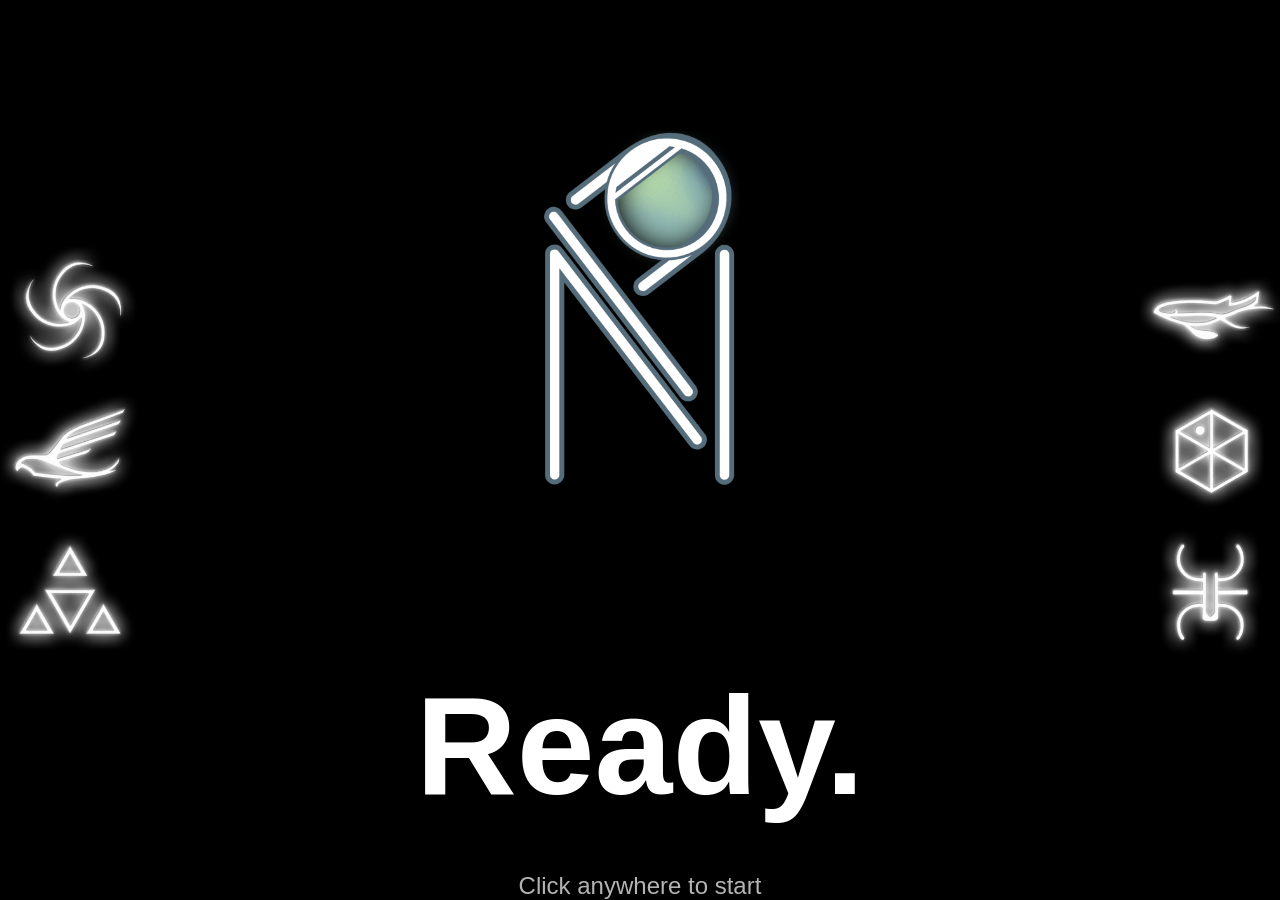
==== commit 1c90e12d: "Import the old app's planets and allow unknown system and sentinels Co-Authored-By: Claude Opus 5.5 " ====
--- a/public/index.html
+++ b/public/index.html
@@ -317,7 +317,7 @@
                         </label>
                         <label class="S8-Field">
                             <span>Star System</span>
-                            <input name="star_system" maxlength="60" required autocomplete="off">
+                            <input name="star_system" maxlength="60" placeholder="Leave blank if unknown" autocomplete="off">
                         </label>
                         <label class="S8-Field">
                             <span>Posted By <button type="button" class="S8-Help" onclick="openPopup(`P2`)" aria-label="Name guide">?</button></span>
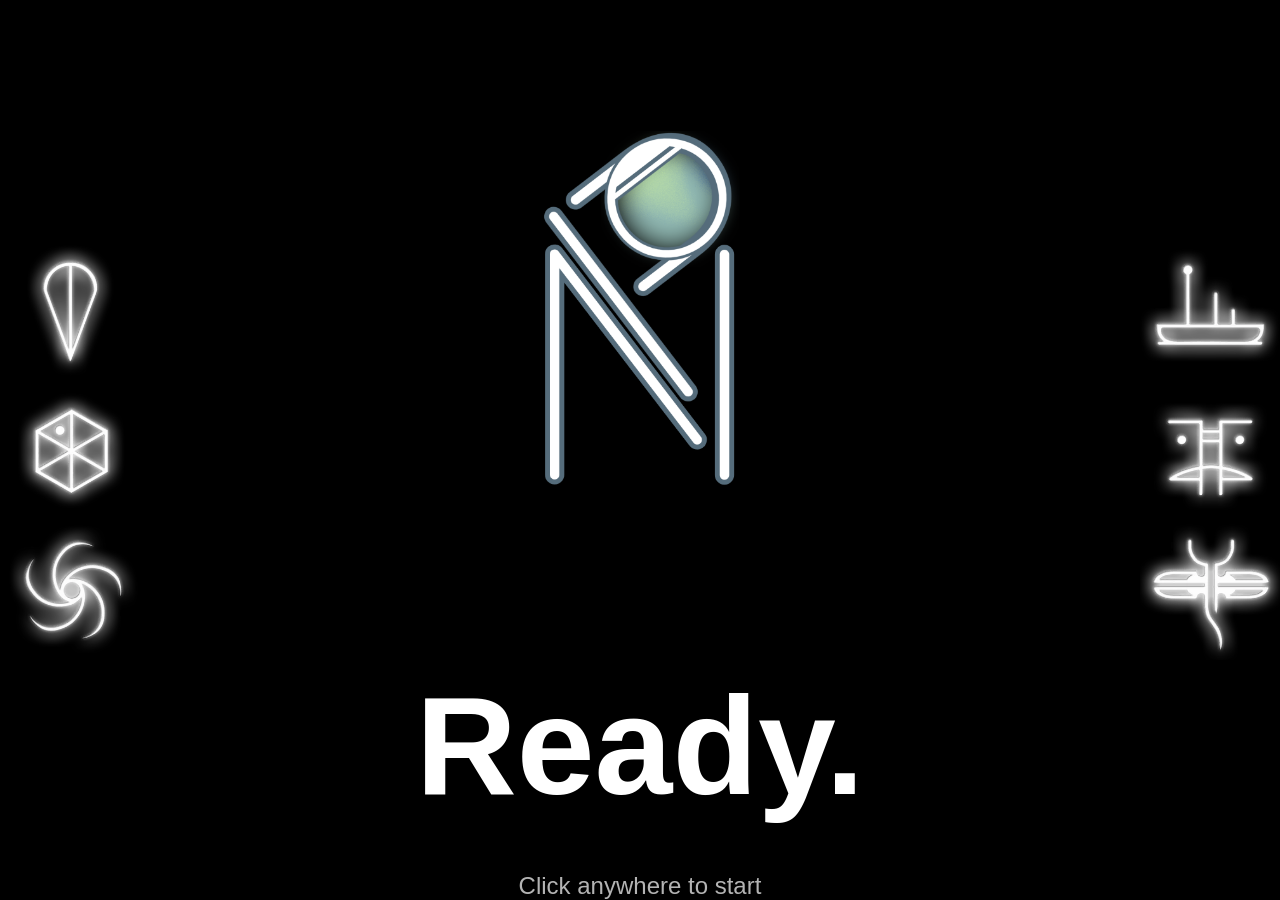
==== commit 6d7a86d4: "Update game data from the NMS wiki, add biome and trade fields Co-Authored-By: Claude Opus 5.5 <nore" ====
--- a/public/index.html
+++ b/public/index.html
@@ -253,7 +253,9 @@
                     <div id="S6-Details">
                         <div class="S6-Row"><span>Description</span><b id="S6-Description"></b></div>
                         <div class="S6-Row"><span>Resource Deposits</span><b id="S6-Resources"></b></div>
+                        <div class="S6-Row"><span>Biome</span><b id="S6-BiomeType"></b></div>
                         <div class="S6-Row"><span>Economy</span><b id="S6-Economy"></b></div>
+                        <div class="S6-Row"><span>Race</span><b id="S6-Race"></b></div>
                         <div class="S6-Row"><span>Hazard</span><b id="S6-HazardName"></b></div>
                         <div class="S6-Row"><span>Posted By</span><b id="S6-Poster"></b></div>
                         <div class="S6-Row">
@@ -328,20 +330,28 @@
                             <span>Galaxy</span>
                             <select name="galaxy" data-options="galaxies"></select>
                         </label>
-                        <div class="S8-Pair">
+                        <div class="S8-Trio">
                             <label class="S8-Field">
                                 <span>Type</span>
                                 <select name="type" data-options="types"></select>
                             </label>
                             <label class="S8-Field">
                                 <span>Biome</span>
+                                <select name="biome_type" data-options="biomeTypes"></select>
+                            </label>
+                            <label class="S8-Field">
+                                <span>Description</span>
                                 <select name="biome" data-options="biomes"></select>
                             </label>
                         </div>
-                        <div class="S8-Pair">
+                        <div class="S8-Trio">
                             <label class="S8-Field">
                                 <span>Economy</span>
                                 <select name="economy" data-options="economies"></select>
+                            </label>
+                            <label class="S8-Field">
+                                <span>Trade</span>
+                                <select name="economy_type" data-options="economyTypes"></select>
                             </label>
                             <label class="S8-Field">
                                 <span>Race</span>
--- a/public/css/S8-Post.css
+++ b/public/css/S8-Post.css
@@ -305,6 +305,10 @@
         grid-template-columns: repeat(6, 1fr);
     }
 
+    .S8-Panel > .S8-Trio {
+        grid-template-columns: 1fr 1fr;
+    }
+
     #S8-Footer {
         flex-direction: column-reverse;
         align-items: stretch;
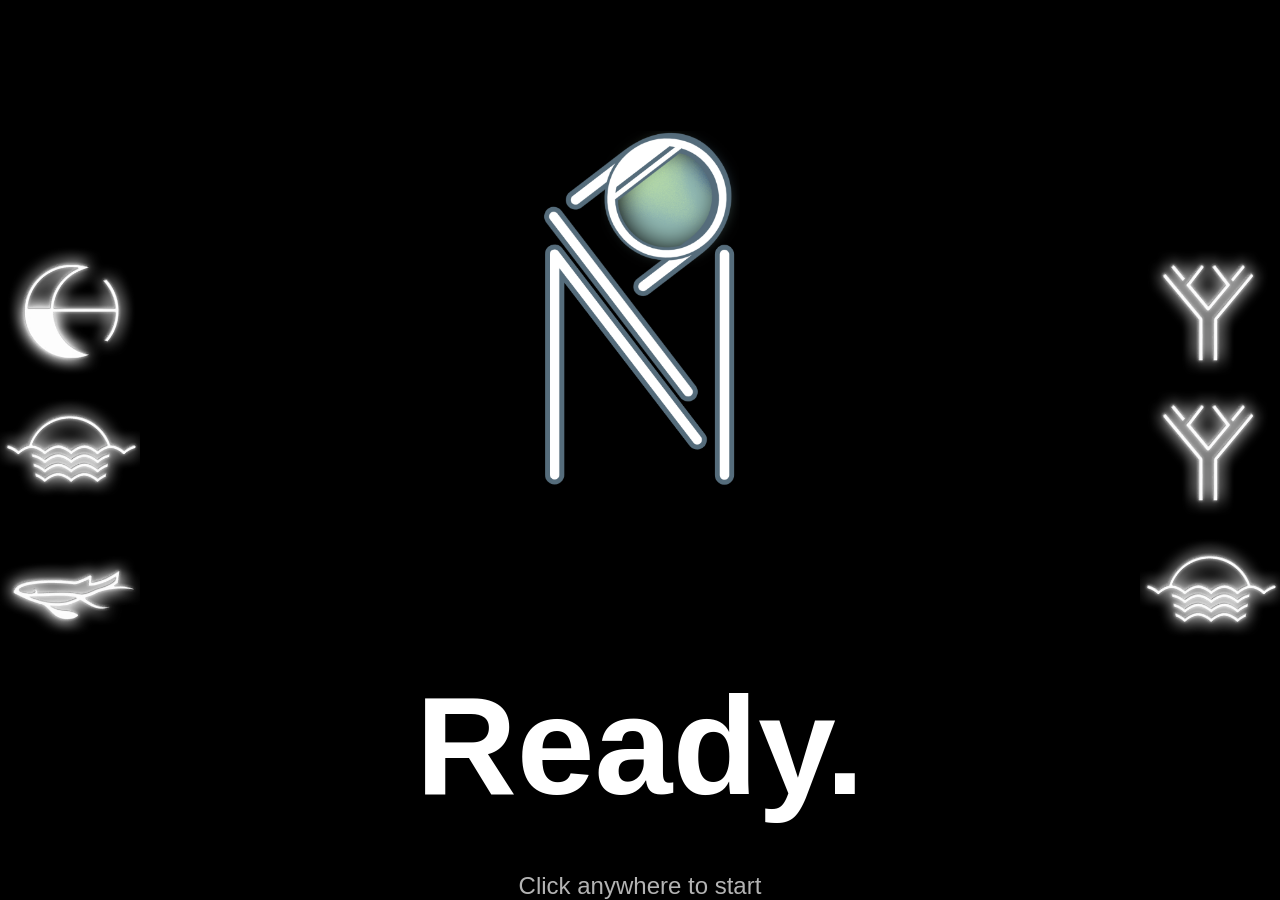
==== commit 14e7a03c: "Add wiki images for biomes, races, sentinels and resources Co-Authored-By: Claude Opus 5.5 <noreply@" ====
--- a/public/index.html
+++ b/public/index.html
@@ -107,6 +107,7 @@
                         Most info &amp; photos from:
                         <a href="https://nomanssky.fandom.com/wiki/No_Man%27s_Sky_Wiki" target="_blank" rel="noopener">No Man's Sky Wiki</a>
                     </p>
+                    <p class="S3-Row">Biome, race, sentinel &amp; resource images: No Man's Sky Wiki (game art by Hello Games)</p>
                     <p class="S3-Row">
                         Coded By: Merrick Bublitz
                         (<a href="https://github.com/MerrickBro" target="_blank" rel="noopener">MerrickBro</a>)
--- a/public/css/S6-PlanetInfo.css
+++ b/public/css/S6-PlanetInfo.css
@@ -87,7 +87,7 @@
     border-radius: 8px;
 }
 
-.S6-Row span {
+.S6-Row > span {
     font-size: 14px;
     color: #b0e0ff;
 }
@@ -95,6 +95,41 @@
 .S6-Row b {
     font-weight: normal;
     font-size: 20px;
+}
+
+/* --== Wiki Icons ==-- */
+#S6-Resources {
+    display: flex;
+    flex-wrap: wrap;
+    gap: 4px 16px;
+}
+
+.S6-Item {
+    display: inline-flex;
+    align-items: center;
+    gap: 8px;
+}
+
+.S6-Icon {
+    width: 32px;
+    height: 32px;
+    object-fit: contain;
+}
+
+.S6-Icon-race {
+    border-radius: 50%;
+}
+
+.S6-Icon-biome {
+    width: 56px;
+    height: 32px;
+    object-fit: cover;
+    border-radius: 4px;
+}
+
+.S6-Icon-sentinel {
+    width: 28px;
+    height: 28px;
 }
 
 #S6-Glyphs {
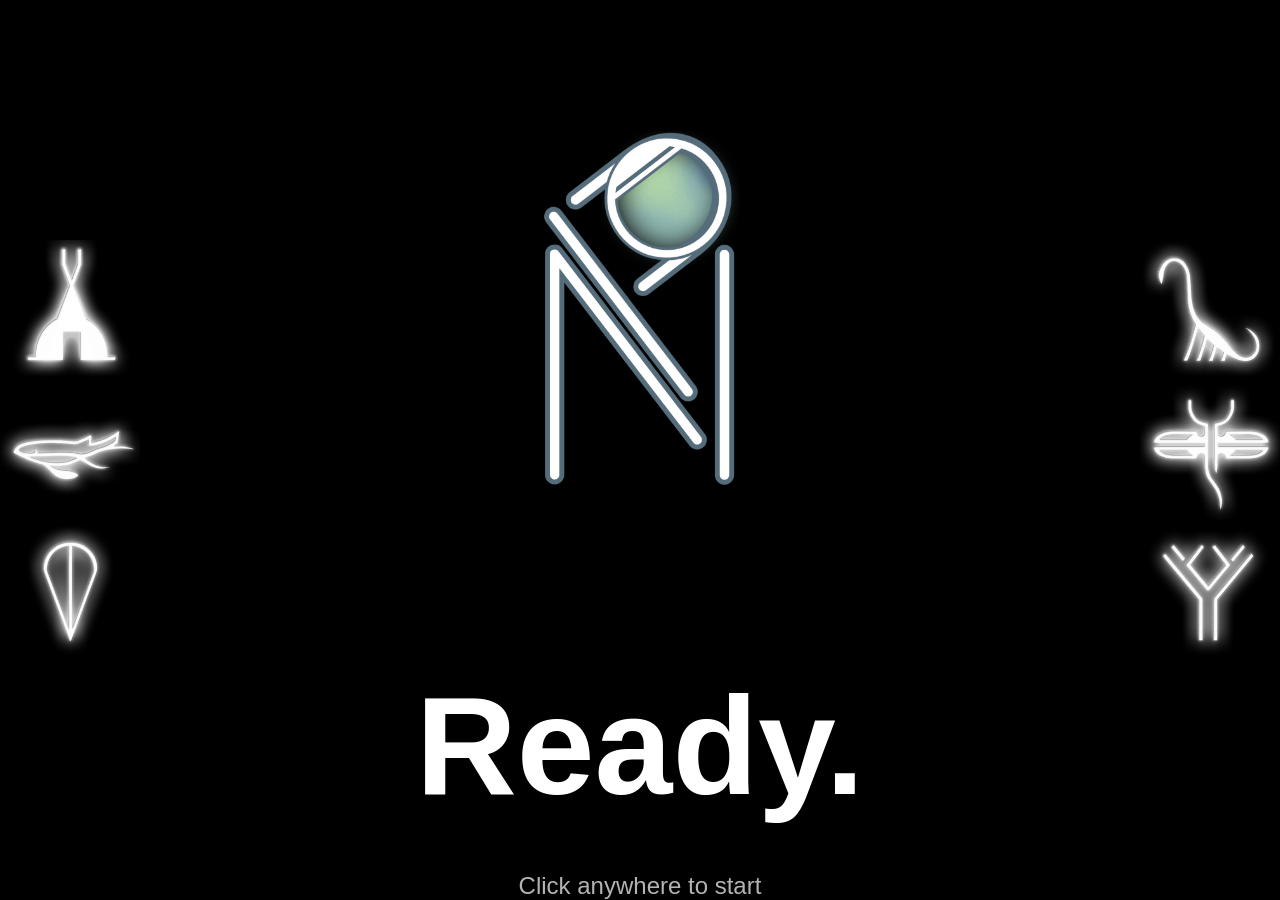
==== commit fab601d8: "Add screen transitions: crossfade and Planet Viewer warp Co-Authored-By: Claude Opus 5.5 <noreply@an" ====
--- a/public/index.html
+++ b/public/index.html
@@ -404,6 +404,11 @@
             </form>
         </div>
 
+        <div id="Warp" aria-hidden="true">
+            <div class="WarpStreaks"></div>
+            <img class="WarpGlyph" alt="">
+        </div>
+
         <script src="js/app.js"></script>
         <script src="js/data.js"></script>
         <script src="js/S1-Loading.js"></script>
--- a/public/css/global.css
+++ b/public/css/global.css
@@ -32,6 +32,82 @@
 
 .active {
     display: flex;
+}
+
+
+
+/* --== Screen Transitions ==-- */
+::view-transition-old(root) {
+    animation: ScreenOut 220ms ease-in both;
+}
+
+::view-transition-new(root) {
+    animation: ScreenIn 320ms ease-out both;
+}
+
+@keyframes ScreenOut {
+    to { opacity: 0; transform: scale(0.98); }
+}
+
+@keyframes ScreenIn {
+    from { opacity: 0; transform: scale(1.02); }
+}
+
+#Warp {
+    position: fixed;
+    inset: 0;
+    z-index: 1000;
+    display: none;
+    place-items: center;
+    overflow: hidden;
+    pointer-events: none;
+    background: radial-gradient(circle, #ffffff 0%, #b0e0ff 12%, #0a1a33 45%, #000000 80%);
+}
+
+#Warp.Warping {
+    display: grid;
+    pointer-events: all;
+    animation: WarpFade 900ms ease-in-out both;
+}
+
+.WarpStreaks {
+    position: absolute;
+    width: 300vmax;
+    height: 300vmax;
+    background: repeating-conic-gradient(#ffffffcc 0deg 0.4deg, transparent 0.4deg 4deg);
+    mask-image: radial-gradient(circle, transparent 4%, #000000 30%, transparent 60%);
+    -webkit-mask-image: radial-gradient(circle, transparent 4%, #000000 30%, transparent 60%);
+}
+
+.Warping .WarpStreaks {
+    animation: WarpStreak 900ms cubic-bezier(0.5, 0, 0.2, 1) both;
+}
+
+.WarpGlyph {
+    position: relative;
+    width: min(28vmin, 180px);
+    filter: drop-shadow(0 0 18px #b0e0ff) drop-shadow(0 0 40px #ffffff);
+}
+
+.Warping .WarpGlyph {
+    animation: WarpGlyph 900ms ease-out both;
+}
+
+@keyframes WarpFade {
+    0% { opacity: 0; }
+    35%, 50% { opacity: 1; }
+    100% { opacity: 0; }
+}
+
+@keyframes WarpStreak {
+    from { transform: scale(0.2) rotate(0deg); }
+    to { transform: scale(1.6) rotate(12deg); }
+}
+
+@keyframes WarpGlyph {
+    0% { opacity: 0; transform: scale(0.4); }
+    40% { opacity: 1; transform: scale(1); }
+    100% { opacity: 0; transform: scale(2.4); }
 }
 
 
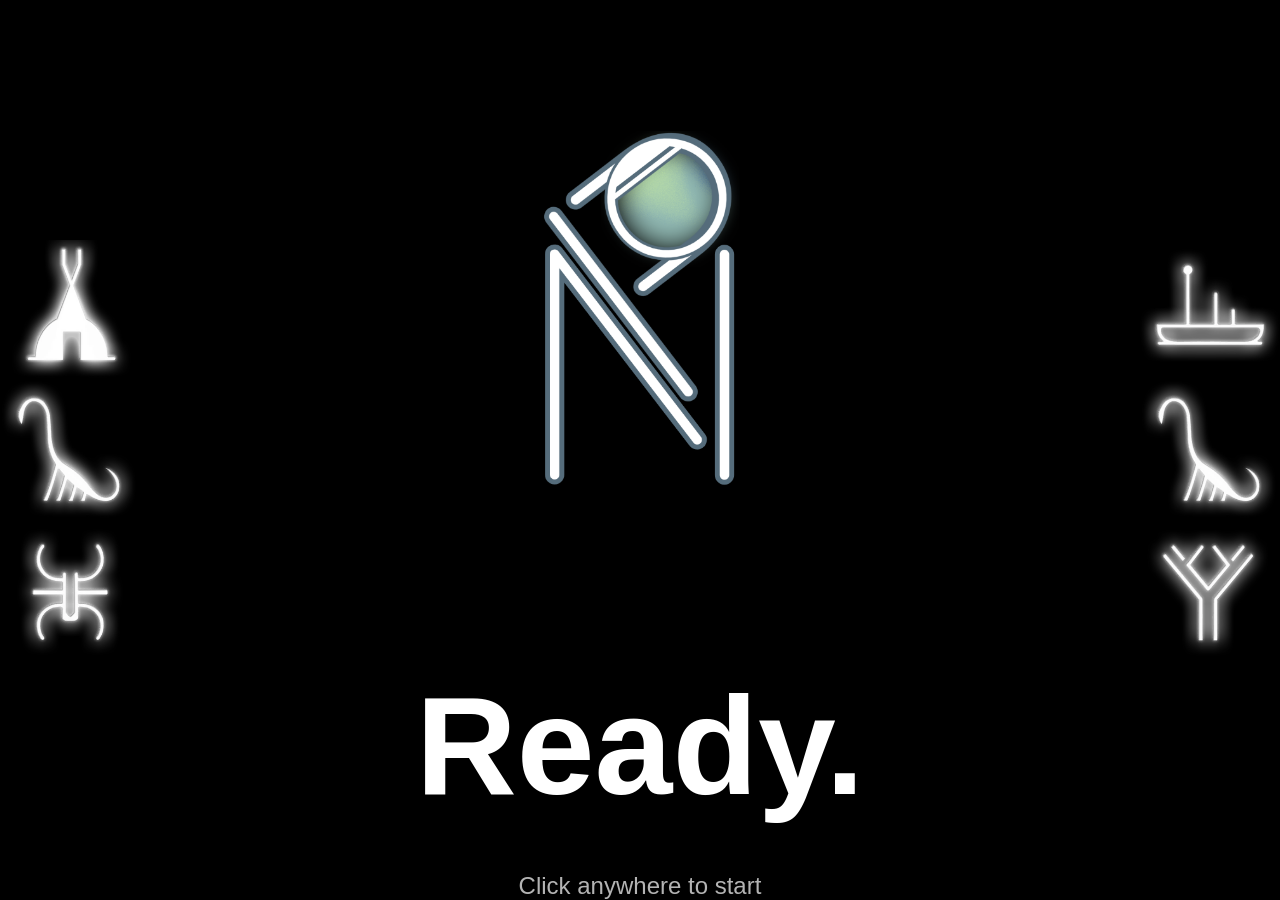
==== commit aea2f0f0: "Require an account to post planets Sign-in uses Supabase Auth from the shared merrickbro.org project" ====
--- a/public/index.html
+++ b/public/index.html
@@ -138,7 +138,7 @@
                 </div>
                 <div id="S3-Notes" class="S3-Panel">
                     <p class="S3-Row S3-NotesText">
-                        Notes: Share planets you find in No Man's Sky. Planets are listed by the posters who found them.
+                        Notes: Share planets you find in No Man's Sky. Planets are listed by the posters who found them. Posting needs a free account, shared with merrickbro.org.
                     </p>
                     <div id="S3-GuideRow">
                         <button class="S3-Button" onclick="openPopup(`P1`)">Image Guide</button>
@@ -168,7 +168,7 @@
                 <h2 id="P2-Title">Name Input Guide</h2>
                 <button class="P-Close" onclick="closePopup()" aria-label="Close">X</button>
             </div>
-            <p class="P-Box">If you have posted here before, make sure you put your exact name in the input!</p>
+            <p class="P-Box">Your poster name is picked on your first post and stays tied to your account. Names already on the list below are taken.</p>
             <p class="P-Box P-SubTitle">All submitted names</p>
             <ol id="P2-NameList" class="P-Box P-List"></ol>
         </div>
@@ -310,8 +310,33 @@
             <button class="BackButton S2REDIRECT" onclick="switchScreen(`S2`)">
                 <img src="assets/Atlas.png" alt="Return to menu">
             </button>
-            <form id="S8-Main" novalidate>
+            <form id="S8-Gate" novalidate>
+                <h2 class="ScreenTitle">Sign In to Post</h2>
+                <p class="S8-GateText">You need an account to post planets. Browsing and searching stay open to everyone.</p>
+                <label class="S8-Field">
+                    <span>Email</span>
+                    <input name="email" type="email" autocomplete="email" required>
+                </label>
+                <label class="S8-Field">
+                    <span>Password</span>
+                    <input name="password" type="password" autocomplete="current-password" minlength="6" required>
+                </label>
+                <p id="S8-GateStatus" aria-live="polite"></p>
+                <div id="S8-GateButtons">
+                    <button type="submit" class="S8-GateButton" data-action="signin">Sign In</button>
+                    <button type="submit" class="S8-GateButton" data-action="signup">Create Account</button>
+                </div>
+                <div class="S8-Notice">
+                    <h3>Where your account is stored</h3>
+                    <p>Accounts are shared with <a href="https://merrickbro.org" target="_blank" rel="noopener">merrickbro.org</a>, so one login works on both sites. Sign-in is handled by <a href="https://supabase.com" target="_blank" rel="noopener">Supabase</a>, which stores your email and a hashed password. Planets you post are stored on Cloudflare with your poster name. Your email is never shown on the site.</p>
+                </div>
+            </form>
+            <form id="S8-Main" novalidate hidden>
                 <h2 class="ScreenTitle">Post Your Planet</h2>
+                <div id="S8-AccountBar">
+                    <span id="S8-AccountText"></span>
+                    <button type="button" id="S8-SignOut" class="S8-SmallButton">Sign Out</button>
+                </div>
                 <div id="S8-Columns">
                     <section class="S8-Panel">
                         <label class="S8-Field">
@@ -324,8 +349,7 @@
                         </label>
                         <label class="S8-Field">
                             <span>Posted By <button type="button" class="S8-Help" onclick="openPopup(`P2`)" aria-label="Name guide">?</button></span>
-                            <input name="poster" maxlength="40" required list="S8-PosterList" autocomplete="off">
-                            <datalist id="S8-PosterList"></datalist>
+                            <input name="poster" maxlength="40" required autocomplete="off">
                         </label>
                         <label class="S8-Field">
                             <span>Galaxy</span>
@@ -410,6 +434,7 @@
         </div>
 
         <script src="js/app.js"></script>
+        <script src="js/auth.js"></script>
         <script src="js/data.js"></script>
         <script src="js/S1-Loading.js"></script>
         <script src="js/S2-MainMenu.js"></script>
--- a/public/css/S8-Post.css
+++ b/public/css/S8-Post.css
@@ -9,7 +9,12 @@
     background-position: center;
 }
 
-#S8-Main {
+#S8 [hidden] {
+    display: none !important;
+}
+
+#S8-Main,
+#S8-Gate {
     display: flex;
     flex-direction: column;
     gap: 14px;
@@ -39,6 +44,95 @@
     border-radius: 10px;
 }
 
+#S8-Gate {
+    width: min(520px, 92%);
+}
+
+/* --== Account ==-- */
+.S8-GateText {
+    margin: 0;
+    font-size: 18px;
+}
+
+#S8-GateStatus {
+    min-height: 1.2em;
+    margin: 0;
+    font-size: 16px;
+}
+
+#S8-GateButtons {
+    display: grid;
+    grid-template-columns: 1fr 1fr;
+    gap: 10px;
+}
+
+.S8-GateButton {
+    min-height: 52px;
+    color: white;
+    background-color: #b0e0ff22;
+    border: 2px solid #b0e0ff;
+    border-radius: 12px;
+    font-size: 20px;
+}
+
+.S8-GateButton:hover {
+    background-color: #b0e0ff44;
+}
+
+.S8-GateButton:disabled {
+    opacity: 0.5;
+    cursor: wait;
+}
+
+.S8-Notice {
+    padding: 12px 14px;
+    background-color: #00000066;
+    border: 2px solid #b0e0ff44;
+    border-radius: 10px;
+    font-size: 15px;
+    line-height: 1.4;
+}
+
+.S8-Notice h3 {
+    margin: 0 0 6px;
+    font-size: 17px;
+    color: #b0e0ff;
+}
+
+.S8-Notice p {
+    margin: 0;
+}
+
+.S8-Notice a {
+    color: #b0e0ff;
+}
+
+#S8-AccountBar {
+    display: flex;
+    align-items: center;
+    justify-content: space-between;
+    gap: 10px;
+    min-height: 38px;
+    font-size: 16px;
+    opacity: 0.9;
+}
+
+#S8-AccountText {
+    min-width: 0;
+    overflow: hidden;
+    text-overflow: ellipsis;
+    white-space: nowrap;
+}
+
+#S8-SignOut {
+    min-height: 36px;
+    font-size: 16px;
+}
+
+.S8-Field input[readonly] {
+    opacity: 0.7;
+}
+
 /* --== Fields ==-- */
 .S8-Field {
     display: flex;
@@ -289,7 +383,8 @@
 
 /* --== Mobile ==-- */
 @media (max-width: 800px) {
-    #S8-Main {
+    #S8-Main,
+    #S8-Gate {
         width: 100%;
         height: 100%;
         max-height: none;
